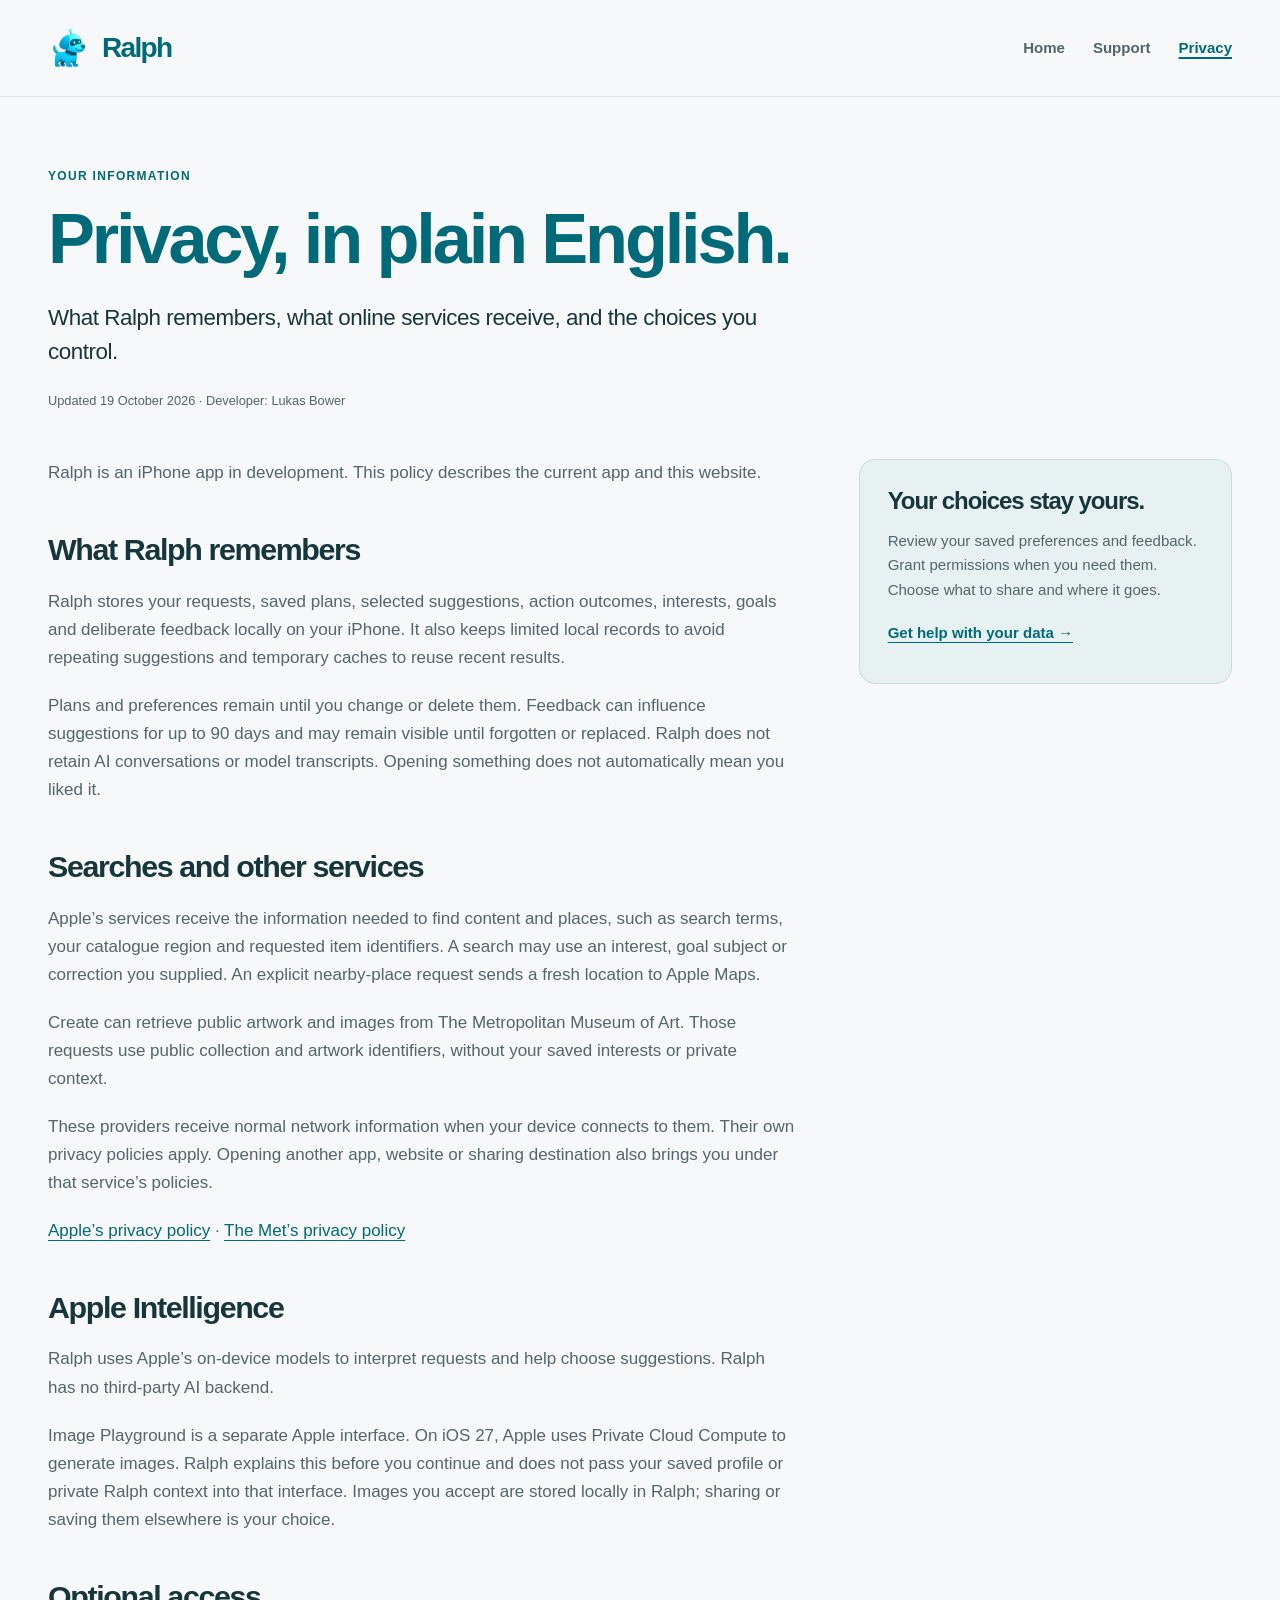
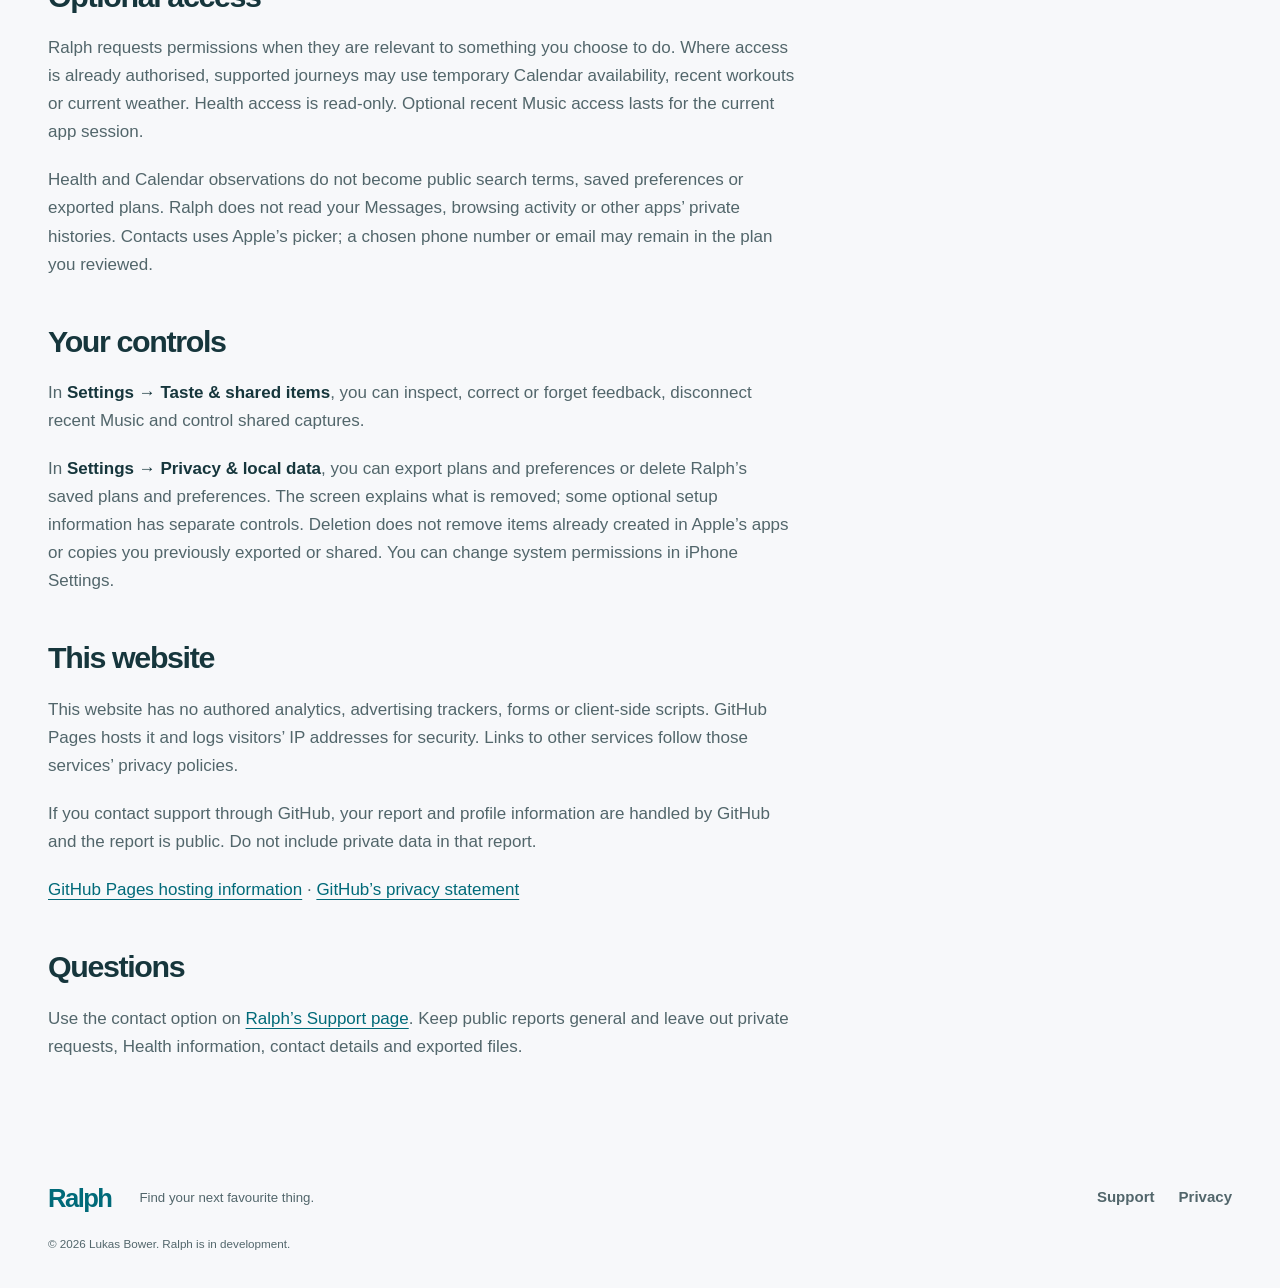
==== privacy/index.html @ ff12b62f "Create Ralph public website with support and privacy pages" ====
<!doctype html>
<!-- Author: Lukas Bower -->
<!-- Purpose: Provide Ralph privacy information in plain English. -->
<!-- Copyright 2026 Lukas Bower -->
<html lang="en-AU">
<head>
  <meta charset="utf-8">
  <meta name="viewport" content="width=device-width, initial-scale=1">
  <meta name="description" content="Read how Ralph uses local storage, Apple services, optional permissions and this GitHub Pages website.">
  <meta name="theme-color" content="#006A79">
  <meta http-equiv="Content-Security-Policy" content="default-src 'self'; img-src 'self'; style-src 'self'; script-src 'none'; object-src 'none'; base-uri 'none'; form-action 'none'">
  <meta property="og:title" content="Privacy — Ralph">
  <meta property="og:description" content="Read how Ralph uses local storage, Apple services, optional permissions and this GitHub Pages website.">
  <meta property="og:type" content="website">
  <meta property="og:url" content="https://lukeb-aidev.github.io/ralph-site/privacy/">
  <meta property="og:image" content="https://lukeb-aidev.github.io/ralph-site/assets/ralph-icon.png">
  <link rel="canonical" href="https://lukeb-aidev.github.io/ralph-site/privacy/">
  <link rel="icon" type="image/png" href="../assets/ralph-icon.png">
  <link rel="stylesheet" href="../assets/styles.css">
  <title>Privacy — Ralph</title>
</head>
<body>
  <a class="skip-link" href="#main">Skip to content</a>
  <header class="site-header"><div class="shell header-inner">
    <a class="brand" href="../" aria-label="Ralph home"><img src="../assets/ralph-icon.png" width="44" height="44" alt=""><span>Ralph</span></a>
    <nav class="nav" aria-label="Main navigation"><a href="../">Home</a><a href="../support/">Support</a><a href="../privacy/" aria-current="page">Privacy</a></nav>
  </div></header>
  <main id="main" class="shell">
    <section class="page-hero" aria-labelledby="privacy-title">
      <p class="eyebrow">Your information</p>
      <h1 id="privacy-title">Privacy, in plain English.</h1>
      <p class="lede">What Ralph remembers, what online services receive, and the choices you control.</p>
      <p class="updated">Updated 19 October 2026 · Developer: Lukas Bower</p>
    </section>
    <div class="content-layout">
      <article class="prose" aria-label="Ralph privacy policy">
        <p>Ralph is an iPhone app in development. This policy describes the current app and this website.</p>
        <h2>What Ralph remembers</h2>
        <p>Ralph stores your requests, saved plans, selected suggestions, action outcomes, interests, goals and deliberate feedback locally on your iPhone. It also keeps limited local records to avoid repeating suggestions and temporary caches to reuse recent results.</p>
        <p>Plans and preferences remain until you change or delete them. Feedback can influence suggestions for up to 90 days and may remain visible until forgotten or replaced. Ralph does not retain AI conversations or model transcripts. Opening something does not automatically mean you liked it.</p>
        <h2>Searches and other services</h2>
        <p>Apple’s services receive the information needed to find content and places, such as search terms, your catalogue region and requested item identifiers. A search may use an interest, goal subject or correction you supplied. An explicit nearby-place request sends a fresh location to Apple Maps.</p>
        <p>Create can retrieve public artwork and images from The Metropolitan Museum of Art. Those requests use public collection and artwork identifiers, without your saved interests or private context.</p>
        <p>These providers receive normal network information when your device connects to them. Their own privacy policies apply. Opening another app, website or sharing destination also brings you under that service’s policies.</p>
        <p><a href="https://www.apple.com/legal/privacy/">Apple’s privacy policy</a> · <a href="https://www.metmuseum.org/policies/privacy-policy">The Met’s privacy policy</a></p>
        <h2>Apple Intelligence</h2>
        <p>Ralph uses Apple’s on-device models to interpret requests and help choose suggestions. Ralph has no third-party AI backend.</p>
        <p>Image Playground is a separate Apple interface. On iOS 27, Apple uses Private Cloud Compute to generate images. Ralph explains this before you continue and does not pass your saved profile or private Ralph context into that interface. Images you accept are stored locally in Ralph; sharing or saving them elsewhere is your choice.</p>
        <h2>Optional access</h2>
        <p>Ralph requests permissions when they are relevant to something you choose to do. Where access is already authorised, supported journeys may use temporary Calendar availability, recent workouts or current weather. Health access is read-only. Optional recent Music access lasts for the current app session.</p>
        <p>Health and Calendar observations do not become public search terms, saved preferences or exported plans. Ralph does not read your Messages, browsing activity or other apps’ private histories. Contacts uses Apple’s picker; a chosen phone number or email may remain in the plan you reviewed.</p>
        <h2>Your controls</h2>
        <p>In <strong>Settings → Taste &amp; shared items</strong>, you can inspect, correct or forget feedback, disconnect recent Music and control shared captures.</p>
        <p>In <strong>Settings → Privacy &amp; local data</strong>, you can export plans and preferences or delete Ralph’s saved plans and preferences. The screen explains what is removed; some optional setup information has separate controls. Deletion does not remove items already created in Apple’s apps or copies you previously exported or shared. You can change system permissions in iPhone Settings.</p>
        <h2>This website</h2>
        <p>This website has no authored analytics, advertising trackers, forms or client-side scripts. GitHub Pages hosts it and logs visitors’ IP addresses for security. Links to other services follow those services’ privacy policies.</p>
        <p>If you contact support through GitHub, your report and profile information are handled by GitHub and the report is public. Do not include private data in that report.</p>
        <p><a href="https://docs.github.com/en/pages/getting-started-with-github-pages/what-is-github-pages#data-collection">GitHub Pages hosting information</a> · <a href="https://docs.github.com/en/site-policy/privacy-policies/github-general-privacy-statement">GitHub’s privacy statement</a></p>
        <h2>Questions</h2>
        <p>Use the contact option on <a href="../support/">Ralph’s Support page</a>. Keep public reports general and leave out private requests, Health information, contact details and exported files.</p>
      </article>
      <aside aria-label="Privacy at a glance">
        <section class="support-card"><h2>Your choices stay yours.</h2><p>Review your saved preferences and feedback. Grant permissions when you need them. Choose what to share and where it goes.</p><a class="text-link" href="../support/">Get help with your data →</a></section>
      </aside>
    </div></main>
  <footer class="site-footer"><div class="shell footer-inner">
    <a class="brand" href="../">Ralph</a><p>Find your next favourite thing.</p>
    <nav aria-label="Footer"><a href="../support/">Support</a><a href="../privacy/">Privacy</a></nav>
    <small>© 2026 Lukas Bower. Ralph is in development.</small>
  </div></footer>
</body>
</html>
---- assets/styles.css ----
/* Author: Lukas Bower */
/* Purpose: Present Ralph’s responsive, accessible public information site in its native teal identity. */
/* Copyright 2026 Lukas Bower */

:root {
  color-scheme: light;
  --teal: #006a79;
  --teal-dark: #00515d;
  --ink: #16363c;
  --muted: #52666b;
  --paper: #f7f8fa;
  --line: #dce4e6;
  --wash: #e7f1f2;
  --white: #fff;
  font-family: -apple-system, BlinkMacSystemFont, "Segoe UI", sans-serif;
  font-synthesis: none;
  text-rendering: optimizeLegibility;
  -webkit-font-smoothing: antialiased;
}

* { box-sizing: border-box; }
html { scroll-behavior: smooth; scroll-padding-top: 24px; }
body { margin: 0; background: var(--paper); color: var(--ink); font-size: 17px; line-height: 1.65; }
img { display: block; max-width: 100%; height: auto; }
a { color: var(--teal); text-underline-offset: 0.24em; }
a:hover { color: var(--teal-dark); }
a:focus-visible, summary:focus-visible { outline: 3px solid var(--teal); outline-offset: 5px; border-radius: 3px; }
button, input, textarea { font: inherit; }
h1, h2, h3, p, figure { margin: 0; }
h1, h2, h3 { letter-spacing: -0.045em; line-height: 1.1; }
h1 { font-size: clamp(3.15rem, 6.5vw, 5.55rem); font-weight: 740; color: var(--teal); }
h2 { font-size: clamp(2.2rem, 4.4vw, 3.65rem); font-weight: 700; }
h3 { font-size: 1.3rem; font-weight: 650; letter-spacing: -0.025em; }
.shell { width: min(1200px, calc(100% - 96px)); margin-inline: auto; }
.skip-link { position: absolute; z-index: 10; top: 8px; left: 8px; transform: translateY(-180%); background: var(--white); padding: 12px 20px; font-weight: 650; border: 2px solid var(--teal); border-radius: 10px; }
.skip-link:focus { transform: translateY(0); }

.site-header { border-bottom: 1px solid var(--line); }
.header-inner { display: flex; align-items: center; justify-content: space-between; gap: 24px; min-height: 96px; }
.brand { display: inline-flex; align-items: center; gap: 10px; flex-shrink: 0; min-height: 44px; text-decoration: none; font-size: 1.75rem; font-weight: 730; letter-spacing: -0.06em; }
.brand img { width: 44px; height: 44px; object-fit: contain; }
.nav { display: flex; gap: 28px; align-items: center; }
.nav a, .site-footer nav a { display: inline-flex; align-items: center; min-height: 44px; text-decoration: none; font-size: 0.94rem; font-weight: 550; color: var(--muted); }
.nav a:hover, .site-footer nav a:hover { color: var(--teal); text-decoration: underline; }
.nav a[aria-current="page"] { color: var(--teal); text-decoration: underline; text-decoration-thickness: 2px; }

.hero { display: grid; grid-template-columns: 1.5fr 0.85fr; align-items: center; gap: 60px; padding-block: 84px 96px; }
.status { display: inline-flex; gap: 9px; align-items: center; color: var(--teal-dark); font-size: 0.8rem; font-weight: 650; padding: 5px 12px; border: 1px solid #bdd4d8; border-radius: 999px; letter-spacing: 0.01em; }
.status > span { width: 6px; height: 6px; background: var(--teal); border-radius: 50%; }
.hero h1 { margin-top: 25px; }
.lede { font-size: clamp(1.15rem, 1.9vw, 1.4rem); color: var(--ink); line-height: 1.55; letter-spacing: -0.02em; }
.hero .lede { margin-top: 26px; max-width: 560px; }
.hero-description { max-width: 550px; color: var(--muted); margin-top: 16px; }
.actions { display: flex; align-items: center; flex-wrap: wrap; gap: 14px; margin-top: 28px; }
.button { display: inline-flex; align-items: center; justify-content: center; gap: 22px; min-height: 50px; padding: 10px 21px; border: 1px solid var(--teal); background: var(--teal); color: var(--white); border-radius: 12px; font-size: 0.94rem; line-height: 1.4; font-weight: 650; text-decoration: none; }
.button:hover { color: var(--white); background: var(--teal-dark); border-color: var(--teal-dark); }
.button-secondary { background: transparent; border-color: #b8cdd0; color: var(--teal); }
.button-secondary:hover { background: var(--wash); border-color: var(--teal); color: var(--teal-dark); }
.release-note { margin-top: 21px; color: var(--muted); font-size: 0.79rem; max-width: 475px; line-height: 1.6; }
.hero-art { margin-top: 12px; text-align: center; }
.mascot-disc { background: var(--wash); border-radius: 50%; width: 100%; aspect-ratio: 1; display: grid; place-items: center; }
.mascot-disc img { width: 86%; margin-top: -3%; }
.hero-art p { color: var(--teal); font-size: 0.86rem; letter-spacing: -0.01em; margin-top: 20px; }

.explore-section { background: var(--white); padding-block: 76px 80px; border-block: 1px solid var(--line); }
.eyebrow { color: var(--teal); font-size: 0.75rem; font-weight: 700; text-transform: uppercase; letter-spacing: 0.11em; line-height: 1.6; margin-bottom: 14px; }
.section-intro > p:last-child { max-width: 620px; margin-top: 20px; color: var(--muted); }
.journey-list { margin-top: 45px; }
.journey { display: grid; grid-template-columns: 50px 190px 1fr; align-items: start; gap: 24px; padding-block: 29px; border-top: 1px solid var(--line); }
.journey:last-child { border-bottom: 1px solid var(--line); }
.journey-number { font-size: 0.8rem; color: var(--teal); padding-top: 5px; font-variant-numeric: tabular-nums; }
.journey h3 { font-size: 1.8rem; font-weight: 620; padding-top: 1px; }
.journey p { color: var(--muted); max-width: 640px; }

.preview-section { padding-block: 86px; }
.preview-intro { display: grid; grid-template-columns: 1fr 0.8fr; align-items: end; gap: 80px; }
.preview-intro > p:last-child { margin: 0 0 3px; }
.preview-grid { display: grid; grid-template-columns: 1fr 1fr; gap: 40px; margin-top: 44px; }
.preview-panel { overflow: hidden; border: 1px solid var(--line); border-radius: 20px; background: var(--paper); }
.preview-panel img { width: 100%; }
.preview-panel figcaption { display: flex; justify-content: space-between; align-items: center; gap: 12px; padding: 16px 22px; border-top: 1px solid var(--line); font-size: 0.76rem; color: var(--muted); }
.preview-panel figcaption span:first-child { font-weight: 650; color: var(--teal); }
.preview-note { color: var(--muted); font-size: 0.82rem; max-width: 740px; margin-top: 22px; }

.requirements-section { background: var(--wash); padding-block: 80px; border-block: 1px solid #d3e1e3; }
.requirements-layout { display: grid; grid-template-columns: 0.8fr 1fr; gap: 100px; }
.requirement + .requirement { margin-top: 30px; padding-top: 30px; border-top: 1px solid #c5d9dc; }
.requirement p { color: var(--muted); margin-top: 13px; }
.text-link { display: inline-flex; align-items: center; gap: 8px; min-height: 44px; padding-block: 8px; font-size: 0.94rem; font-weight: 600; line-height: 1.5; }
.requirement .text-link { margin-top: 7px; }
.inline-links { display: flex; gap: 12px 25px; flex-wrap: wrap; }

.site-footer { padding-block: 35px; }
.footer-inner { display: flex; align-items: center; flex-wrap: wrap; gap: 14px 28px; }
.site-footer .brand { font-size: 1.6rem; }
.site-footer p { font-size: 0.83rem; color: var(--muted); margin-right: auto; }
.site-footer nav { display: flex; gap: 24px; }
.site-footer small { width: 100%; color: var(--muted); font-size: 0.73rem; }

/* Shared support and privacy page structure. */
.page-hero { max-width: 820px; padding-block: 70px 48px; }
.page-hero h1 { font-size: clamp(2.8rem, 5.5vw, 4.5rem); }
.page-hero .lede { max-width: 710px; margin-top: 23px; }
.page-hero .status { margin-bottom: 22px; }
.content-layout { display: grid; grid-template-columns: minmax(0, 2fr) minmax(240px, 1fr); align-items: start; gap: 64px; padding-bottom: 80px; }
.prose { max-width: 800px; }
.prose > * + * { margin-top: 20px; }
.prose h2 { font-size: 1.9rem; line-height: 1.2; margin-top: 44px; }
.prose h3 { margin-top: 30px; }
.prose h2:first-child, .prose h3:first-child { margin-top: 0; }
.prose p, .prose li { color: var(--muted); }
.prose ul, .prose ol { padding-left: 23px; }
.prose li + li { margin-top: 9px; }
.prose strong { color: var(--ink); font-weight: 650; }
.prose a { overflow-wrap: anywhere; }
.prose hr { border: 0; border-top: 1px solid var(--line); margin-block: 36px; }
.support-card { padding: 28px; border: 1px solid #c7dadd; background: var(--wash); border-radius: 16px; }
.support-card + .support-card { margin-top: 20px; }
.support-card h2 { font-size: 1.5rem; }
.support-card p { margin-top: 14px; color: var(--muted); font-size: 0.94rem; }
.support-card .button { margin-top: 20px; }
.support-card .text-link { margin-top: 8px; }
.support-card ul { padding-left: 20px; font-size: 0.94rem; color: var(--muted); }
.support-card li + li { margin-top: 8px; }
.updated { font-size: 0.8rem; color: var(--muted); margin-top: 20px; }

@media (min-width: 1500px) { .hero { padding-block: 105px 115px; } }
@media (max-width: 1050px) {
  .shell { width: calc(100% - 64px); }
  .hero { gap: 32px; grid-template-columns: 1.6fr 0.9fr; padding-block: 68px 76px; }
  h1 { font-size: clamp(3rem, 6.8vw, 4.7rem); }
  .journey { grid-template-columns: 40px 155px 1fr; gap: 20px; }
  .preview-intro, .requirements-layout { gap: 48px; }
  .preview-grid { gap: 25px; }
  .content-layout { gap: 34px; }
}
@media (max-width: 760px) {
  .shell { width: calc(100% - 40px); }
  .header-inner { min-height: 82px; gap: 15px; }
  .brand { font-size: 1.55rem; gap: 6px; }
  .brand img { width: 36px; height: 36px; }
  .nav { gap: 17px; }
  .nav a { font-size: 0.84rem; }
  .hero { grid-template-columns: 1fr; gap: 38px; padding-block: 47px 55px; }
  h1 { font-size: clamp(3rem, 9.7vw, 4.8rem); max-width: 630px; }
  .hero .lede { margin-top: 23px; font-size: 1.18rem; }
  .hero-description { max-width: 600px; }
  .hero-art { display: flex; align-items: center; justify-content: flex-start; gap: 23px; margin: 0; }
  .mascot-disc { width: 124px; flex-shrink: 0; }
  .hero-art p { max-width: 120px; margin: 0; text-align: left; font-size: 0.9rem; }
  .explore-section { padding-block: 53px 56px; }
  .section-intro > p:last-child { margin-top: 18px; }
  .journey-list { margin-top: 29px; }
  .journey { grid-template-columns: 32px 1fr; gap: 10px 12px; padding-block: 24px; }
  .journey h3 { font-size: 1.65rem; }
  .journey p { grid-column: 2; }
  .preview-section { padding-block: 56px; }
  .preview-intro { grid-template-columns: 1fr; gap: 22px; }
  .preview-grid { gap: 20px; margin-top: 29px; }
  .preview-panel { border-radius: 14px; }
  .preview-panel figcaption { flex-direction: column; align-items: flex-start; gap: 2px; padding: 13px; font-size: 0.7rem; }
  .requirements-section { padding-block: 54px; }
  .requirements-layout { grid-template-columns: 1fr; gap: 32px; }
  .requirements-layout h2 br { display: none; }
  .requirement + .requirement { margin-top: 24px; padding-top: 24px; }
  .footer-inner { gap: 8px 18px; }
  .site-footer p { flex: 1; }
  .site-footer nav { width: 100%; gap: 25px; }
  .site-footer small { margin-top: 4px; }
  .page-hero { padding-block: 47px 35px; }
  .content-layout { grid-template-columns: 1fr; gap: 35px; padding-bottom: 55px; }
  .support-card { padding: 24px; }
}
@media (max-width: 430px) {
  body { font-size: 16px; }
  .shell { width: calc(100% - 36px); }
  .header-inner { flex-wrap: wrap; justify-content: center; gap: 0 20px; padding-block: 12px 9px; }
  .header-inner .brand { margin-right: auto; }
  .nav { gap: 16px; }
  .nav a { font-size: 0.8rem; }
  .brand { font-size: 1.45rem; }
  .brand img { width: 30px; height: 30px; }
  .hero { padding-top: 36px; }
  .hero h1 { font-size: clamp(2.8rem, 10.1vw, 3.5rem); margin-top: 23px; }
  .desktop-break { display: none; }
  .actions { gap: 12px; }
  .button { padding-inline: 17px; }
  .preview-grid { grid-template-columns: 1fr; gap: 25px; }
  .preview-panel figcaption { flex-direction: row; align-items: center; font-size: 0.75rem; padding: 15px 18px; }
  .site-footer p { flex-basis: 100%; order: 1; }
  .site-footer nav { width: auto; margin-left: auto; }
  .site-footer small { order: 2; }
}
@media (prefers-reduced-motion: reduce) { html { scroll-behavior: auto; } }
@media print {
  .site-header, .site-footer, .actions, .hero-art, .preview-section, .skip-link { display: none; }
  body { background: white; color: black; }
  .shell { width: 100%; }
  .hero, .explore-section, .requirements-section, .page-hero { padding-block: 24px; }
  .hero, .requirements-layout, .content-layout { display: block; }
  .requirements-copy { margin-top: 25px; }
  a { color: black; }
}
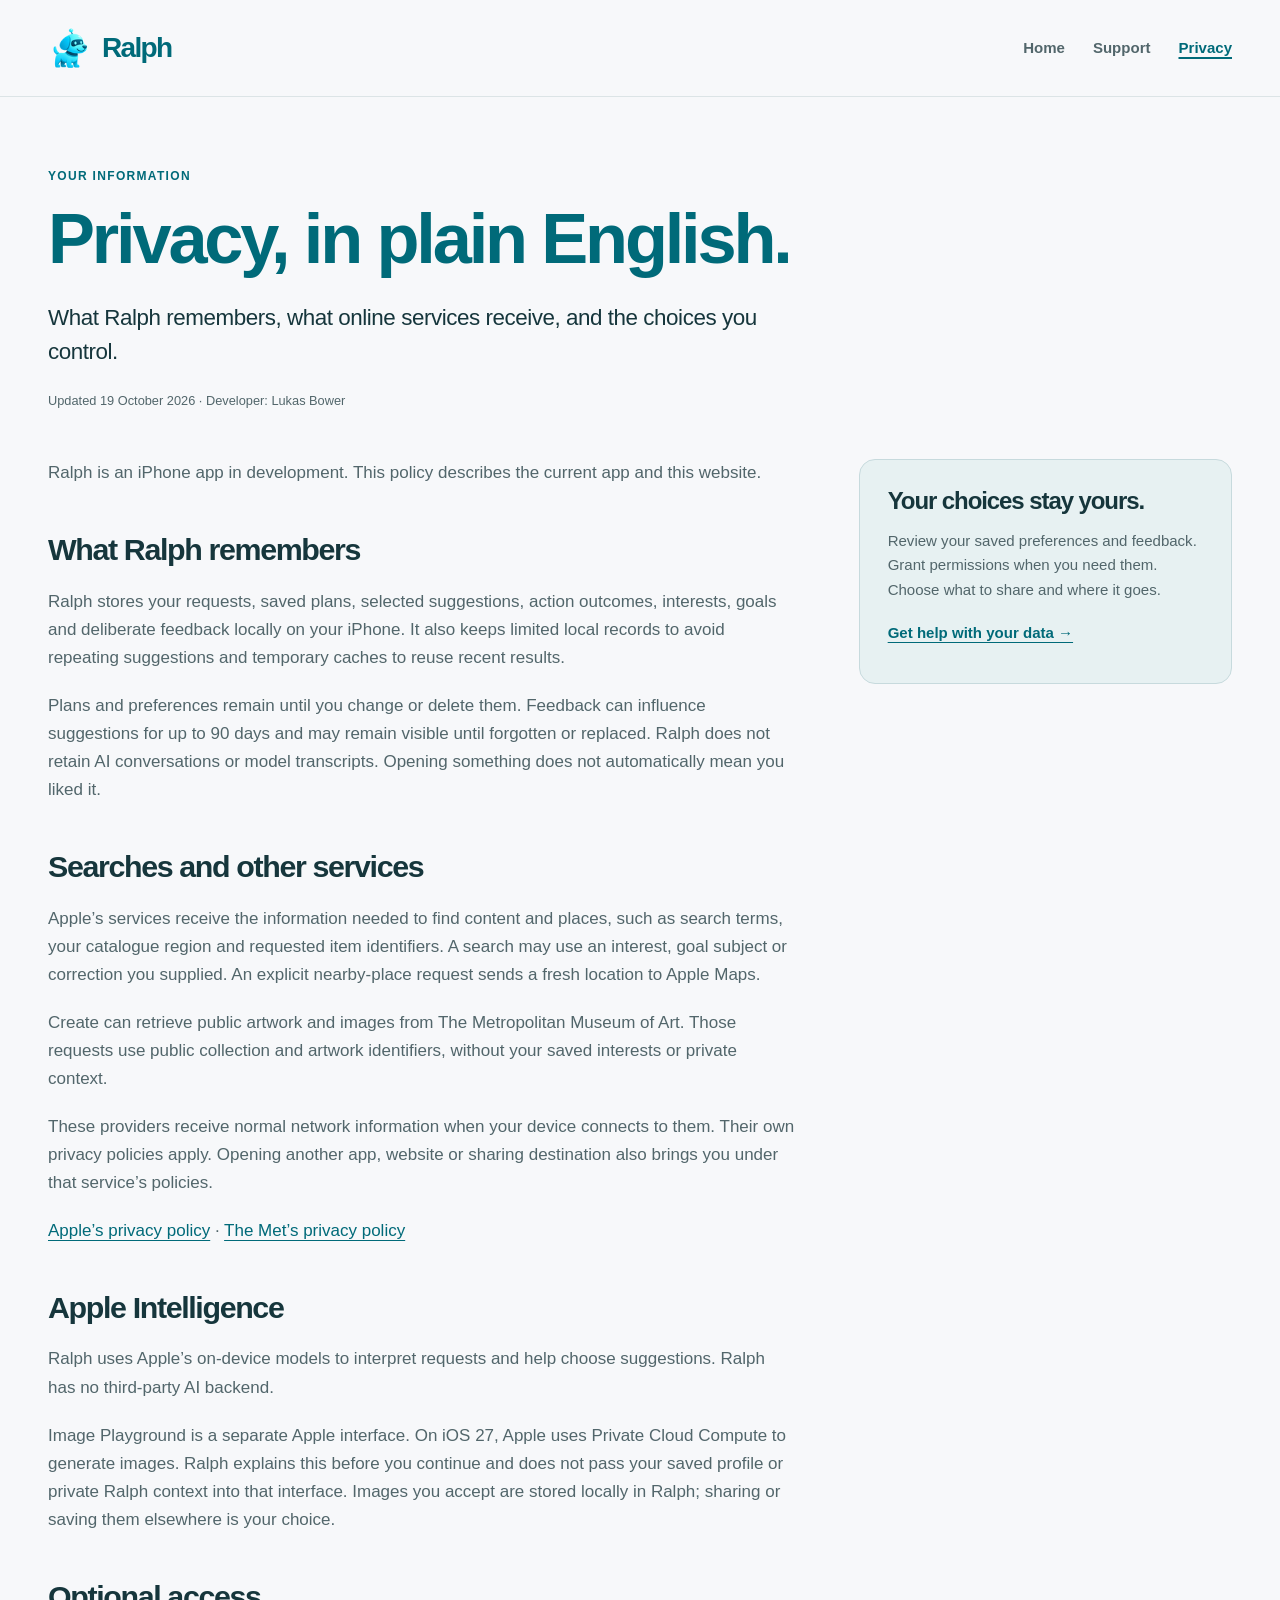
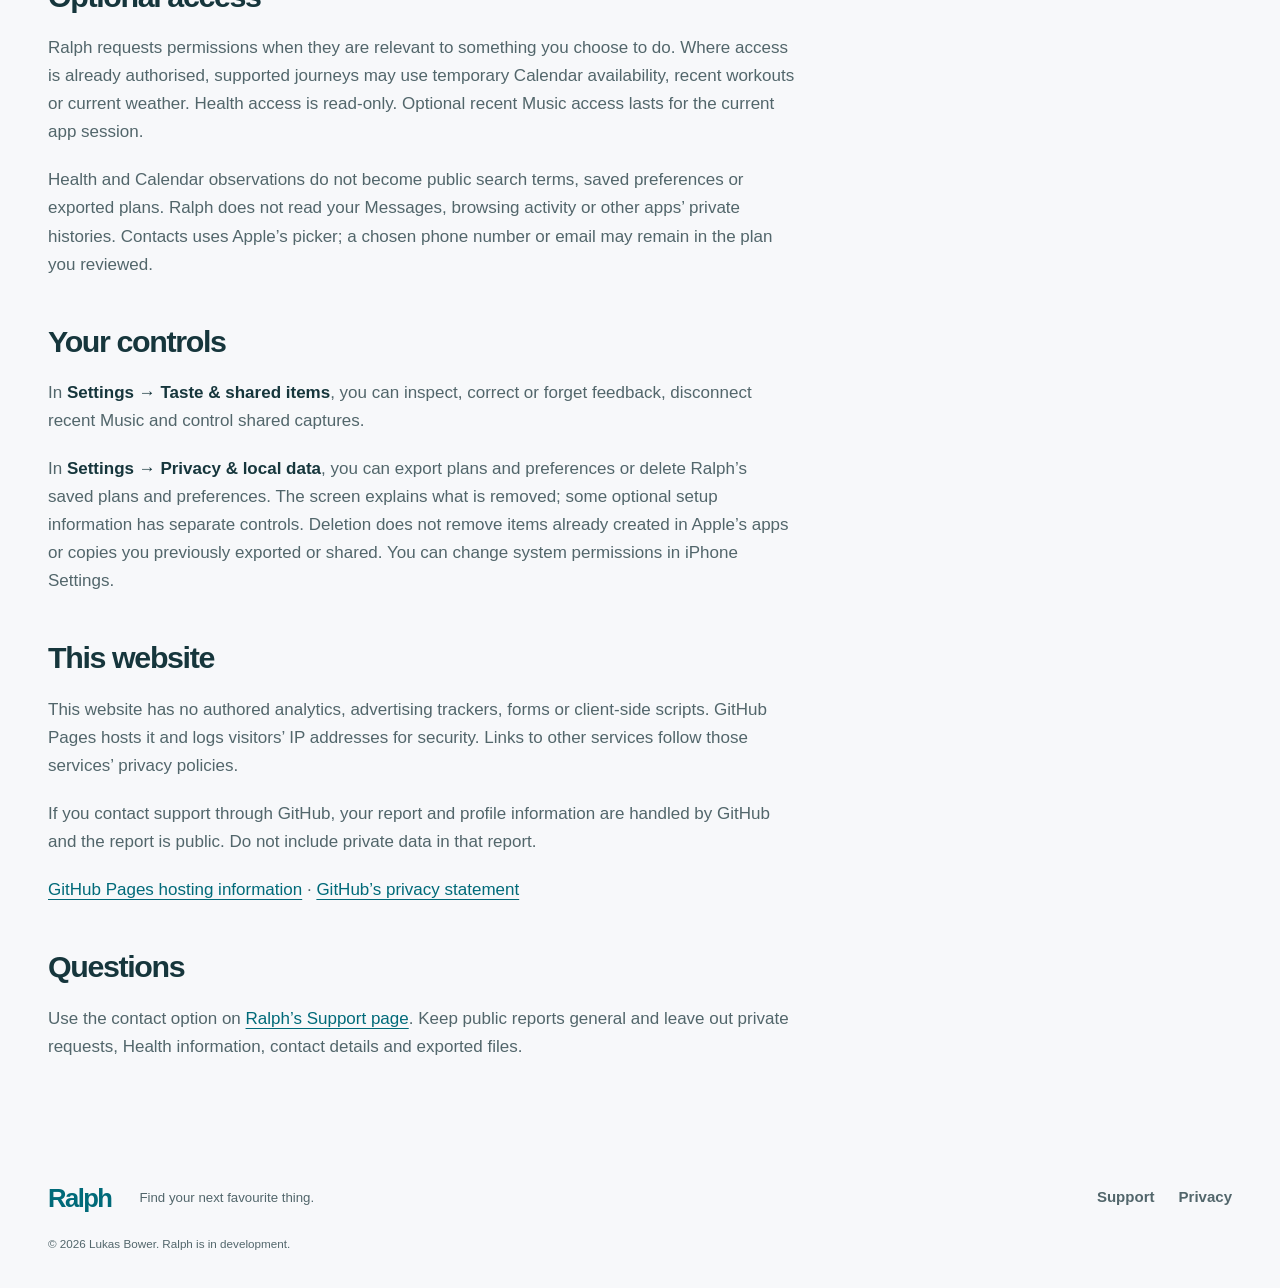
==== commit d4473e88: "Replace pixelated Ralph logo with crisp responsive artwork" ====
--- a/privacy/index.html
+++ b/privacy/index.html
@@ -13,16 +13,17 @@
   <meta property="og:description" content="Read how Ralph uses local storage, Apple services, optional permissions and this GitHub Pages website.">
   <meta property="og:type" content="website">
   <meta property="og:url" content="https://lukeb-aidev.github.io/ralph-site/privacy/">
-  <meta property="og:image" content="https://lukeb-aidev.github.io/ralph-site/assets/ralph-icon.png">
+  <meta property="og:image" content="https://lukeb-aidev.github.io/ralph-site/assets/ralph-icon.png?v=00e5f4855913">
   <link rel="canonical" href="https://lukeb-aidev.github.io/ralph-site/privacy/">
-  <link rel="icon" type="image/png" href="../assets/ralph-icon.png">
+  <link rel="icon" type="image/png" sizes="64x64" href="../assets/ralph-icon-64.png?v=00e5f4855913">
+  <link rel="icon" type="image/png" sizes="128x128" href="../assets/ralph-icon-128.png?v=00e5f4855913">
   <link rel="stylesheet" href="../assets/styles.css">
   <title>Privacy — Ralph</title>
 </head>
 <body>
   <a class="skip-link" href="#main">Skip to content</a>
   <header class="site-header"><div class="shell header-inner">
-    <a class="brand" href="../" aria-label="Ralph home"><img src="../assets/ralph-icon.png" width="44" height="44" alt=""><span>Ralph</span></a>
+    <a class="brand" href="../" aria-label="Ralph home"><img src="../assets/ralph-icon-64.png?v=00e5f4855913" srcset="../assets/ralph-icon-64.png?v=00e5f4855913 64w, ../assets/ralph-icon-128.png?v=00e5f4855913 128w" sizes="(max-width: 430px) 30px, (max-width: 760px) 36px, 44px" width="44" height="44" alt=""><span>Ralph</span></a>
     <nav class="nav" aria-label="Main navigation"><a href="../">Home</a><a href="../support/">Support</a><a href="../privacy/" aria-current="page">Privacy</a></nav>
   </div></header>
   <main id="main" class="shell">
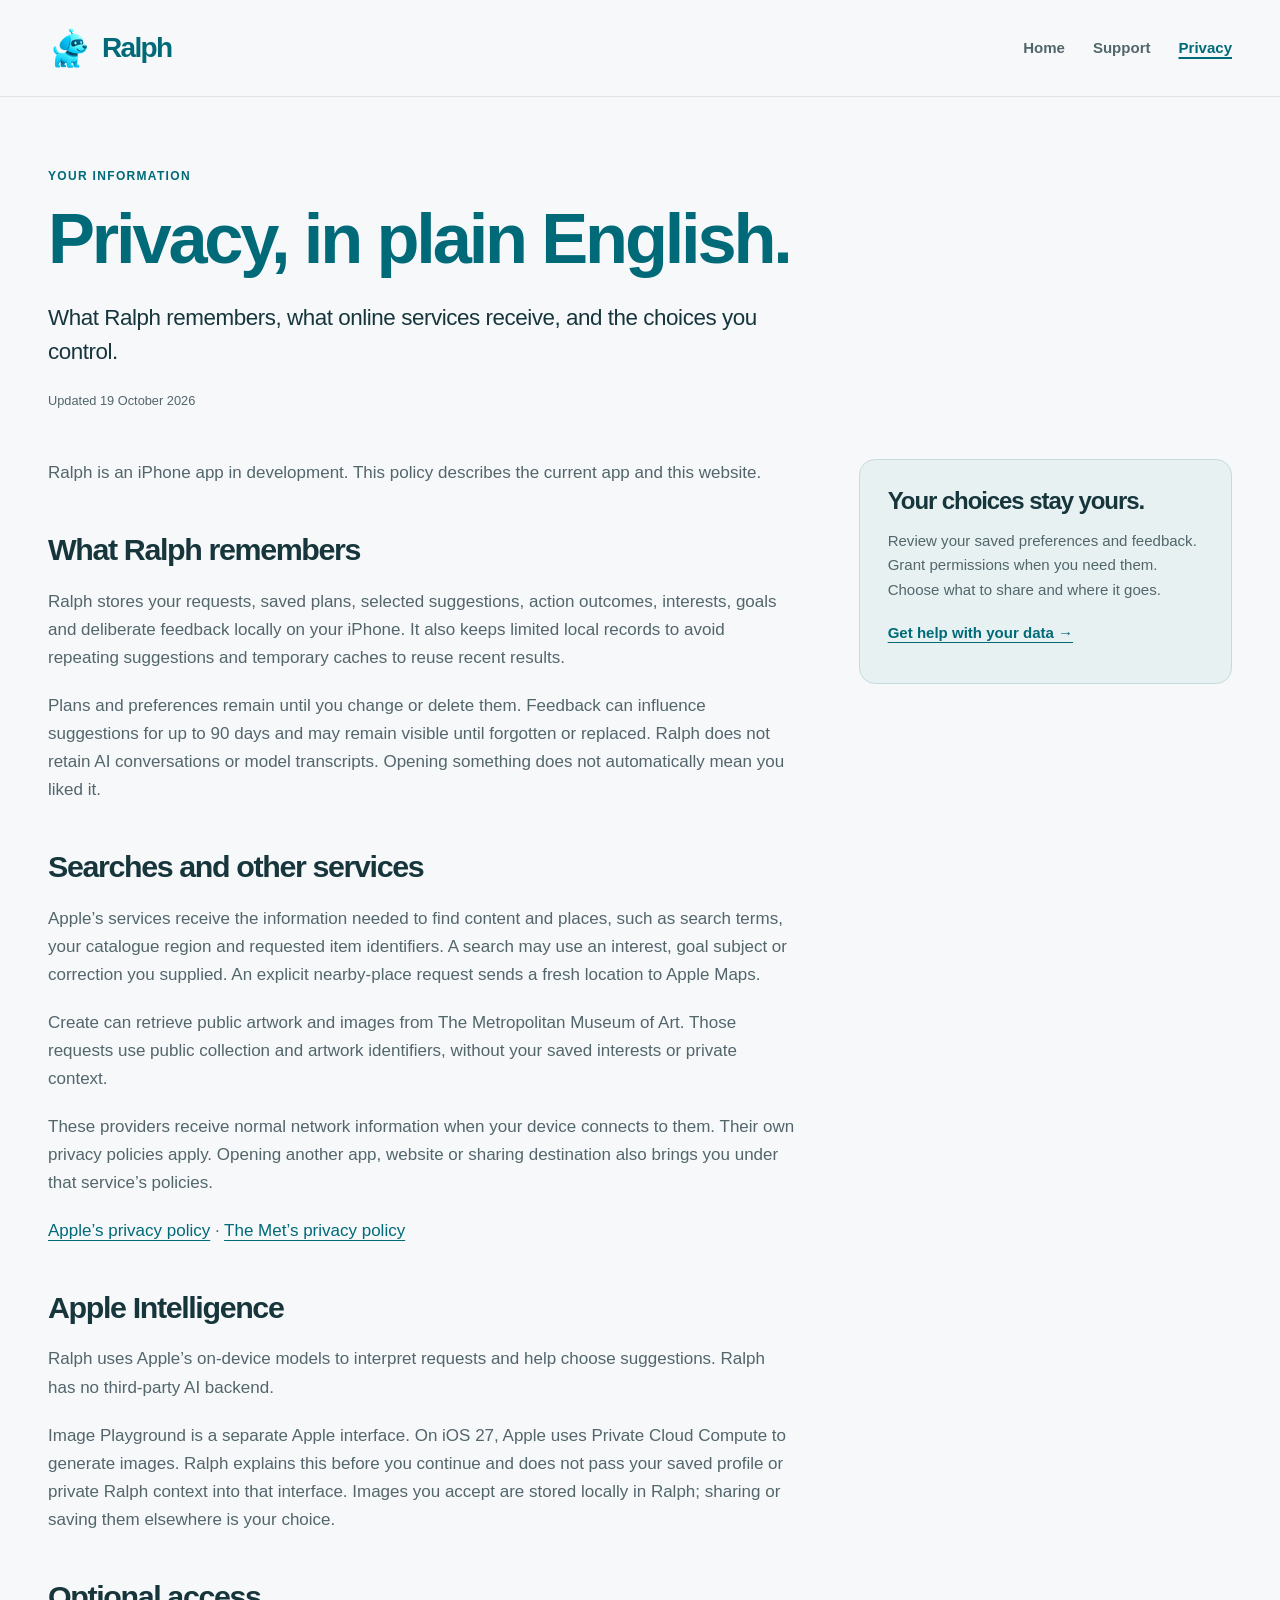
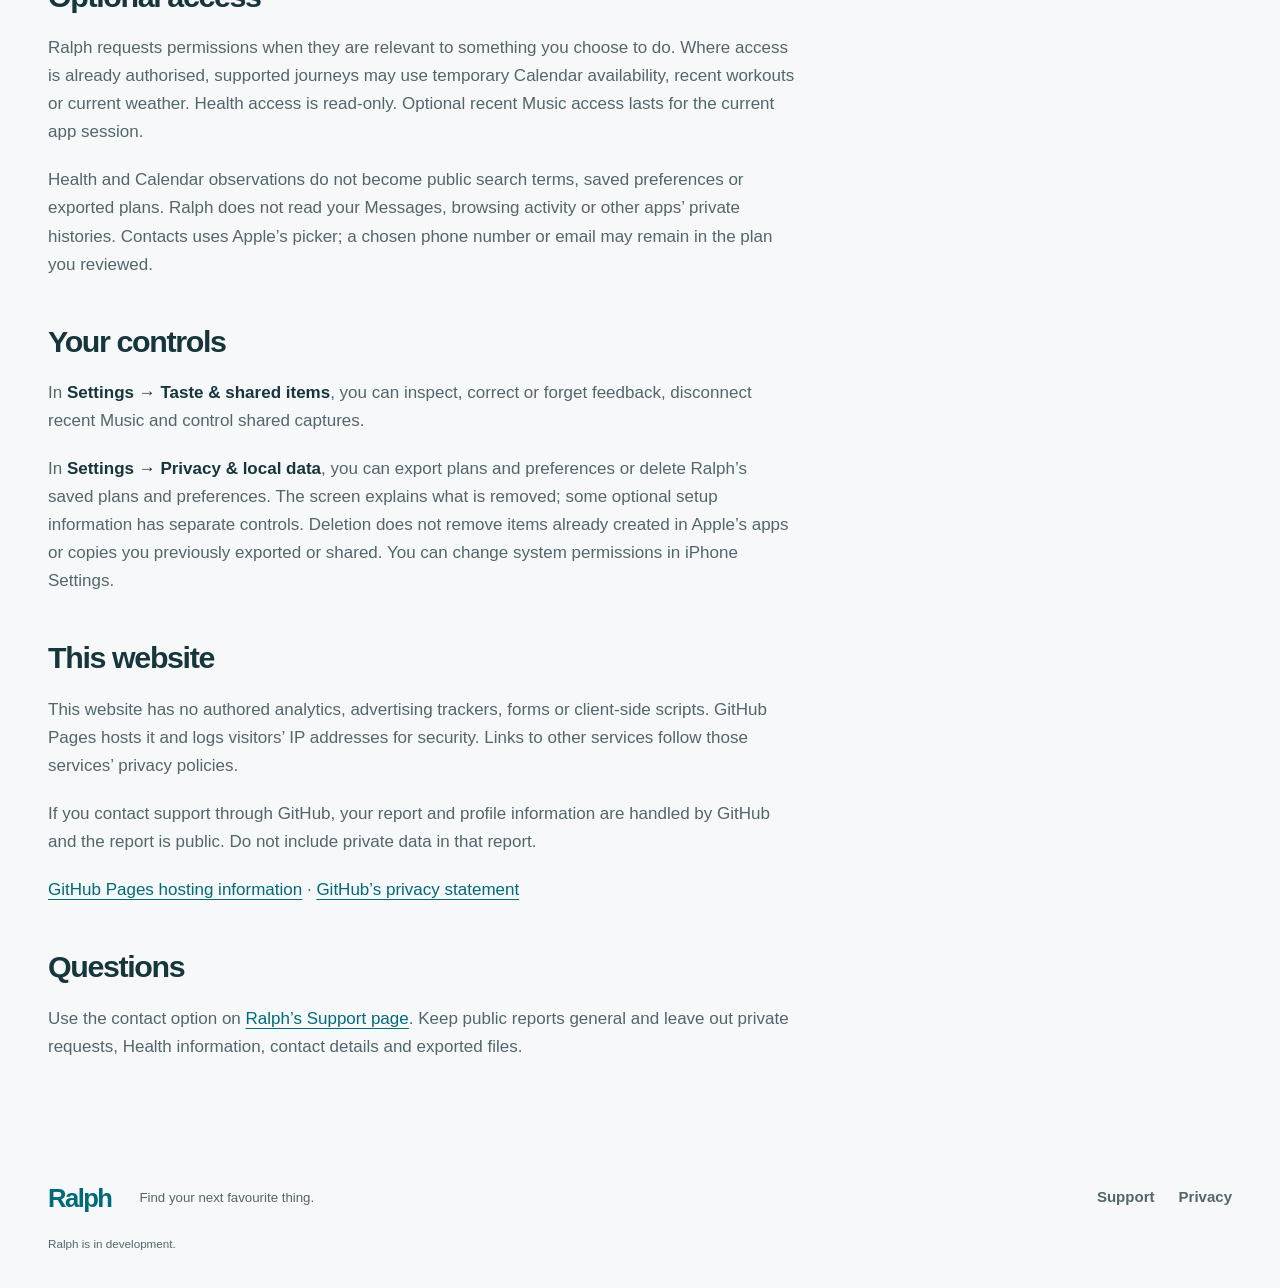
==== commit 0d02aa66: "Use Ralph branding throughout public site" ====
--- a/privacy/index.html
+++ b/privacy/index.html
@@ -1,7 +1,5 @@
 <!doctype html>
-<!-- Author: Lukas Bower -->
 <!-- Purpose: Provide Ralph privacy information in plain English. -->
-<!-- Copyright 2026 Lukas Bower -->
 <html lang="en-AU">
 <head>
   <meta charset="utf-8">
@@ -13,17 +11,17 @@
   <meta property="og:description" content="Read how Ralph uses local storage, Apple services, optional permissions and this GitHub Pages website.">
   <meta property="og:type" content="website">
   <meta property="og:url" content="https://lukeb-aidev.github.io/ralph-site/privacy/">
-  <meta property="og:image" content="https://lukeb-aidev.github.io/ralph-site/assets/ralph-icon.png?v=00e5f4855913">
+  <meta property="og:image" content="https://lukeb-aidev.github.io/ralph-site/assets/ralph-icon.png?v=854c5dc3bb1d">
   <link rel="canonical" href="https://lukeb-aidev.github.io/ralph-site/privacy/">
-  <link rel="icon" type="image/png" sizes="64x64" href="../assets/ralph-icon-64.png?v=00e5f4855913">
-  <link rel="icon" type="image/png" sizes="128x128" href="../assets/ralph-icon-128.png?v=00e5f4855913">
+  <link rel="icon" type="image/png" sizes="64x64" href="../assets/ralph-icon-64.png?v=854c5dc3bb1d">
+  <link rel="icon" type="image/png" sizes="128x128" href="../assets/ralph-icon-128.png?v=854c5dc3bb1d">
   <link rel="stylesheet" href="../assets/styles.css">
   <title>Privacy — Ralph</title>
 </head>
 <body>
   <a class="skip-link" href="#main">Skip to content</a>
   <header class="site-header"><div class="shell header-inner">
-    <a class="brand" href="../" aria-label="Ralph home"><img src="../assets/ralph-icon-64.png?v=00e5f4855913" srcset="../assets/ralph-icon-64.png?v=00e5f4855913 64w, ../assets/ralph-icon-128.png?v=00e5f4855913 128w" sizes="(max-width: 430px) 30px, (max-width: 760px) 36px, 44px" width="44" height="44" alt=""><span>Ralph</span></a>
+    <a class="brand" href="../" aria-label="Ralph home"><img src="../assets/ralph-icon-64.png?v=854c5dc3bb1d" srcset="../assets/ralph-icon-64.png?v=854c5dc3bb1d 64w, ../assets/ralph-icon-128.png?v=854c5dc3bb1d 128w" sizes="(max-width: 430px) 30px, (max-width: 760px) 36px, 44px" width="44" height="44" alt=""><span>Ralph</span></a>
     <nav class="nav" aria-label="Main navigation"><a href="../">Home</a><a href="../support/">Support</a><a href="../privacy/" aria-current="page">Privacy</a></nav>
   </div></header>
   <main id="main" class="shell">
@@ -31,7 +29,7 @@
       <p class="eyebrow">Your information</p>
       <h1 id="privacy-title">Privacy, in plain English.</h1>
       <p class="lede">What Ralph remembers, what online services receive, and the choices you control.</p>
-      <p class="updated">Updated 19 October 2026 · Developer: Lukas Bower</p>
+      <p class="updated">Updated 19 October 2026</p>
     </section>
     <div class="content-layout">
       <article class="prose" aria-label="Ralph privacy policy">
@@ -67,7 +65,7 @@
   <footer class="site-footer"><div class="shell footer-inner">
     <a class="brand" href="../">Ralph</a><p>Find your next favourite thing.</p>
     <nav aria-label="Footer"><a href="../support/">Support</a><a href="../privacy/">Privacy</a></nav>
-    <small>© 2026 Lukas Bower. Ralph is in development.</small>
+    <small>Ralph is in development.</small>
   </div></footer>
 </body>
 </html>
--- a/assets/styles.css
+++ b/assets/styles.css
@@ -1,6 +1,4 @@
-/* Author: Lukas Bower */
 /* Purpose: Present Ralph’s responsive, accessible public information site in its native teal identity. */
-/* Copyright 2026 Lukas Bower */
 
 :root {
   color-scheme: light;
